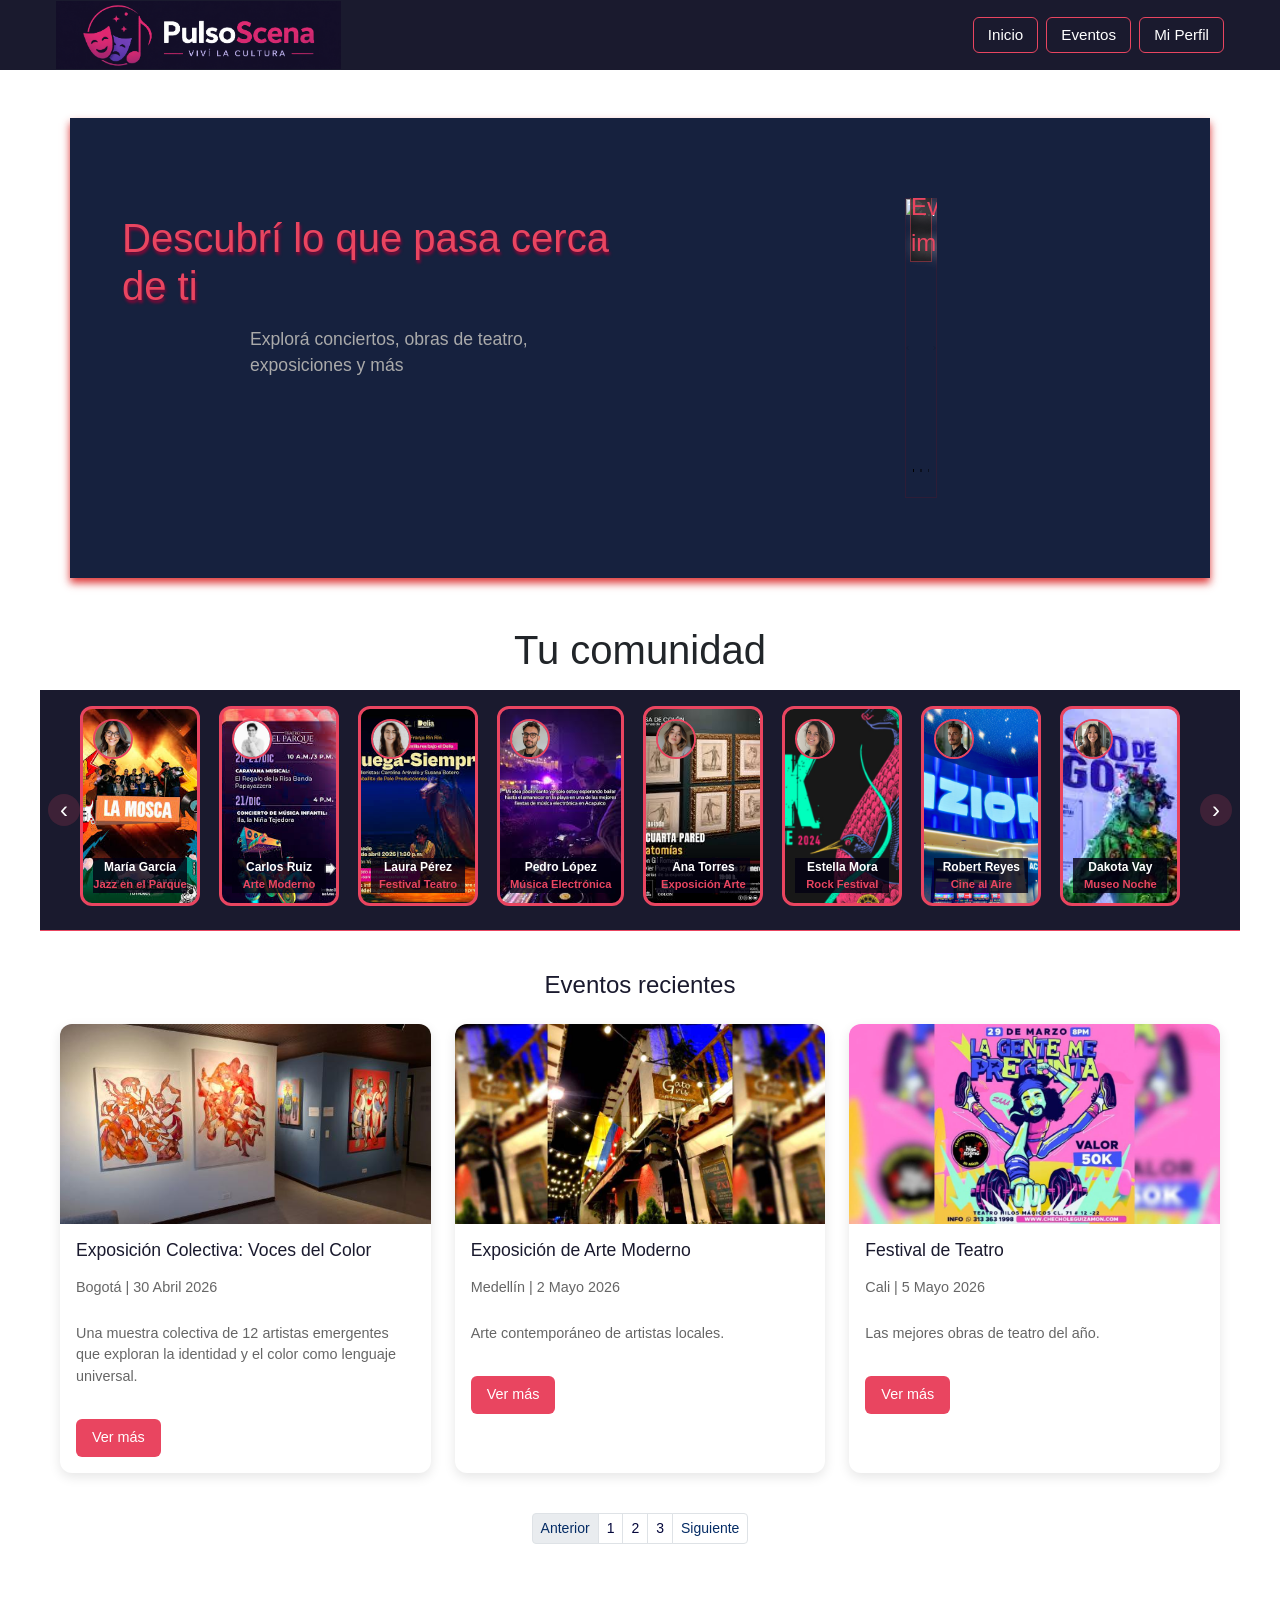
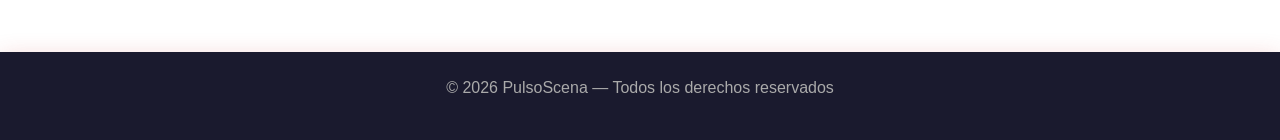
==== index.html @ 251c5470 "proyecto final funcionando" ====
<!DOCTYPE html>
<html lang="es">
<head>
    <meta charset="UTF-8">
    <meta name="viewport" content="width=device-width, initial-scale=1.0">
    <link href="https://cdn.jsdelivr.net/npm/bootstrap@5.3.8/dist/css/bootstrap.min.css" rel="stylesheet" 
     integrity="sha384-sRIl4kxILFvY47J16cr9ZwB07vP4J8+LH7qKQnuqkuIAvNWLzeN8tE5YBujZqJLB" crossorigin="anonymous">
    <link rel="stylesheet" href="styles.css">
    <title>PulsoScena - Inicio</title>
</head>
<body>

    <!-- Navbar con hamburguesa -->
    <nav class="navbar navbar-expand-lg" id="navbar-principal">
        <div class="container-fluid px-4">
            <a class="navbar-brand d-flex align-items-center" href="index.html">
    <img src="assets/logo.png" class="logo-navbar" alt="logo">
</a>
            <button class="navbar-toggler " type="button" 
                data-bs-toggle="collapse" 
                data-bs-target="#menuNav">
                <span class="navbar-toggler-icon "></span>
            </button>
            <div class="collapse navbar-collapse" id="menuNav">
                <ul class="navbar-nav ms-auto">
                    <li class="nav-item">
                        <a class="nav-link" href="index.html">Inicio</a>
                    </li>
                    <li class="nav-item">
                        <a class="nav-link" href="publicaciones.html">Eventos</a>
                    </li>
                    <li class="nav-item">
                        <a class="nav-link" href="perfil.html">Mi Perfil</a>
                    </li>
                </ul>
            </div>
        </div>
    </nav>

 <!-- Hero seccion -->
<section class="hero container my-5">
  <div class="row align-items-center">
    <!-- Columna izquierda: título y texto -->
    <div class="col-md-6">
      <h2 class="text-start mb-3">Descubrí lo que pasa cerca de ti</h2>
      <p class="text-start mb-4">Explorá conciertos, obras de teatro, exposiciones y más</p>
    </div>

    <!-- Columna derecha: carrusel -->
    <div class="col-md-6 d-flex justify-content-center">
      <div id="carouselExampleDark" class="carousel carousel-dark slide" data-bs-ride="carousel" style="max-width: 400px;">
        
        <!-- Indicadores -->
        <div class="carousel-indicators">
          <button type="button" data-bs-target="#carouselExampleDark" data-bs-slide-to="0" class="active" aria-current="true" aria-label="Slide 1"></button>
          <button type="button" data-bs-target="#carouselExampleDark" data-bs-slide-to="1" aria-label="Slide 2"></button>
          <button type="button" data-bs-target="#carouselExampleDark" data-bs-slide-to="2" aria-label="Slide 3"></button>
        </div>

        <!-- Slides -->
        <div class="carousel-inner">
  <div class="carousel-item active" data-bs-interval="2000">
    <img src="assets/evento.jpg" class="d-block w-100" alt="...">
    <div class="carousel-caption d-none d-md-block">
      <p>Eventos imperdibles</p>
    </div>
  </div>
  <div class="carousel-item" data-bs-interval="2000">
    <img src="assets/evento2.jpg" class="d-block w-100" alt="...">
    <div class="carousel-caption d-none d-md-block">
      <p>Explora tu ciudad</p>
    </div>
  </div>
  <div class="carousel-item">
    <img src="assets/evento1.jpg" class="d-block w-100" alt="...">
    <div class="carousel-caption d-none d-md-block">
      <p class="mb-4 blockquote-foote">Exposiciones únicas</p>
    </div>
  </div>
</div>


        <!-- Controles -->
        <button class="carousel-control-prev" type="button" data-bs-target="#carouselExampleDark" data-bs-slide="prev">
          <span class="carousel-control-prev-icon" aria-hidden="true"></span>
          <span class="visually-hidden">Previous</span>
        </button>
        <button class="carousel-control-next" type="button" data-bs-target="#carouselExampleDark" data-bs-slide="next">
          <span class="carousel-control-next-icon" aria-hidden="true"></span>
          <span class="visually-hidden">Next</span>
        </button>
      </div>
    </div>
  </div>
</section>

         <!-- Historias Destacadas -->
 <h1 class="text-center mb-3">Tu comunidad</h1>
   <div class="stories-container">

   

    <button class="story-arrow story-arrow-left" id="arrowLeft">&#8249;</button>

    <div class="stories-scroll" id="storiesScroll">

        <div class="story-card" style="background-image: url('assets/eventos/1.jpg'); background-size: cover; background-position: center;">
            <img src="assets/perfiles/2.jpg" class="story-avatar" alt="usuario">
            <div class="story-info">
                <p class="story-nombre">María García</p>
                <p class="story-evento"> Jazz en el Parque</p>
            </div>
        </div>

        <div class="story-card" style="background-image: url('assets/eventos/2.jpg'); background-size: cover; background-position: center;">
            <img src="assets/perfiles/1.jpg" class="story-avatar" alt="usuario">
            <div class="story-info">
                <p class="story-nombre">Carlos Ruiz</p>
                <p class="story-evento"> Arte Moderno</p>
            </div>
        </div>

        <div class="story-card" style="background-image: url('assets/eventos/3.jpg'); background-size: cover; background-position: center;">
            <img src="assets/perfiles/3.jpeg" class="story-avatar" alt="usuario">
            <div class="story-info">
                <p class="story-nombre">Laura Pérez</p>
                <p class="story-evento"> Festival Teatro</p>
            </div>
        </div>

        <div class="story-card" style="background-image: url('assets/eventos/4.jpg'); background-size: cover; background-position: center;">
            <img src="assets/perfiles/4.avif" class="story-avatar" alt="usuario">
            <div class="story-info">
                <p class="story-nombre">Pedro López</p>
                <p class="story-evento"> Música Electrónica</p>
            </div>
        </div>

        <div class="story-card" style="background-image: url('assets/eventos/5.jpg'); background-size: cover; background-position: center;">
            <img src="assets/perfiles/5.jpg" class="story-avatar" alt="usuario">
            <div class="story-info">
                <p class="story-nombre">Ana Torres</p>
                <p class="story-evento"> Exposición Arte</p>
            </div>
        </div>

        <div class="story-card" style="background-image: url('assets/eventos/6.png'); background-size: cover; background-position: center;">
            <img src="assets/perfiles/6.jpg" class="story-avatar" alt="usuario">
            <div class="story-info">
                <p class="story-nombre">Estella Mora</p>
                <p class="story-evento"> Rock Festival</p>
            </div>
        </div>

        <div class="story-card" style="background-image: url('assets/eventos/7.png'); background-size: cover; background-position: center;">
            <img src="assets/perfiles/7.avif" class="story-avatar" alt="usuario">
            <div class="story-info">
                <p class="story-nombre">Robert Reyes</p>
                <p class="story-evento"> Cine al Aire</p>
            </div>
        </div>

        <div class="story-card" style="background-image: url('assets/eventos/8.jpg'); background-size: cover; background-position: center;">
            <img src="assets/perfiles/8.avif" class="story-avatar" alt="usuario">
            <div class="story-info">
                <p class="story-nombre">Dakota Vay</p>
                <p class="story-evento"> Museo Noche</p>
            </div>
        </div>

    </div>

    <button class="story-arrow story-arrow-right" id="arrowRight">&#8250;</button>

</div>




    <!-- Feed de eventos -->
     
    <main>
        <h3 class="text-center">Eventos recientes</h3>

        <div class="eventos-grid"> 
            <article>
                <img src="assets/arte.jpeg" alt="Concierto Jazz">
                <h4>Exposición Colectiva: Voces del Color</h4>
                <p> Bogotá | 30 Abril 2026</p>
                <p> Una muestra colectiva de 12 artistas emergentes que exploran 
                la identidad y el color como lenguaje universal.</p>
                <a href="publicaciones.html">Ver más</a>
            </article>

            <article>
                <img src="assets/vivo.jpg" alt="Exposición Arte">
                <h4>Exposición de Arte Moderno</h4>
                <p> Medellín |  2 Mayo 2026</p>
                <p>Arte contemporáneo de artistas locales.</p>
                <a href="publicaciones.html">Ver más</a>
            </article>

            <article>
                <img src="assets/teatro.jpg" alt="Festival Teatro">
                <h4>Festival de Teatro</h4>
                <p> Cali |  5 Mayo 2026</p>
                <p>Las mejores obras de teatro del año.</p>
                <a href="publicaciones.html">Ver más</a>
            </article>

        </div>

        
    </main>

    <div >
  <ul class="pagination pagination-sm justify-content-center ">
    <li class="page-item disabled mb-5 ">
      <a class="page-link text-primary-emphasis">Anterior</a>
    </li>
    <li class="page-item "><a class="page-link" href="#">1</a></li>
    <li class="page-item"><a class="page-link" href="#">2</a></li>
    <li class="page-item"><a class="page-link" href="#">3</a></li>
    <li class="page-item">
      <a class="page-link text-primary-emphasis" href="#">Siguiente</a>
    </li>
  </ul>
  </div>

    <footer>
        <p>© 2026 PulsoScena — Todos los derechos reservados</p>
    </footer>

    <script src="script.js"></script>
    <script src="https://cdn.jsdelivr.net/npm/bootstrap@5.3.8/dist/js/bootstrap.bundle.min.js" integrity="sha384-FKyoEForCGlyvwx9Hj09JcYn3nv7wiPVlz7YYwJrWVcXK/BmnVDxM+D2scQbITxI" crossorigin="anonymous"></script>
</body>
</html>
---- styles.css ----
/*  Reset general */
* {
    margin: 0;
    padding: 0;
    box-sizing: border-box;
}

body {
    font-family: 'Segoe UI', sans-serif;
}

/* Login */
.login-body {
    background-color: #1a1a2e;
    min-height: 100vh;
    display: flex;
    align-items: center;
    justify-content: center;
}

.login-container {
    background-color: #ffffff;
    padding: 40px;
    border-radius: 12px;
    width: 100%;
    max-width: 400px;
    box-shadow: 0 8px 24px rgba(206, 54, 54, 0.3);
}

.login-container h1 {
    text-align: center;
    color: #e94560;
    font-size: 2rem;
    margin-bottom: 8px;
}

.login-container p {
    text-align: center;
    color: #666;
    margin-bottom: 24px;
}

.login-container label {
    display: block;
    margin-bottom: 6px;
    font-weight: 600;
    color: #333;
}

.login-container input {
    width: 100%;
    padding: 10px 14px;
    border: 1px solid #7b6bce;
    border-radius: 8px;
    margin-bottom: 16px;
    font-size: 1rem;
}

.login-container input:focus {
    outline: none;
    border-color: #e94560;
}

.login-container button {
    width: 100%;
    padding: 12px;
    background-color: #e94560;
    color: white;
    border: none;
    border-radius: 8px;
    font-size: 1rem;
    font-weight: 600;
    cursor: pointer;
}

.login-container button:hover {
    background-color: #c73652;
}

.error-msg {
    color: #e94560;
    font-size: 0.9rem;
    margin-top: 6px;
    margin-bottom: 0;
}



/*  Navbar */

.logo-navbar {
    height: 98px;   /* controla el tamaño real */
    width: 70%;
    object-fit: contain;
}

.navbar-toggler{
    color: #0d0d31;
    background-color: #ffffff;
    margin-bottom: 0.5rem;
}
#navbar-principal {
    background-color: #1a1a2e;
    padding: 16px 32px;
    height: 70px;
}
#navbar-principal .container-fluid {
    height: 100%;
    display: flex;
    align-items: center;
}

#navbar-principal .nav-link {
    color: #ffffff !important;
    font-size: 0.95rem;
    padding: 6px 14px;
    border: 1px solid #e94560;
    border-radius: 6px;
    margin-left: 8px;
    transition: all 0.3s;
}

#navbar-principal .nav-link:hover {
    background-color: #e94560;
}

/* ===== HERO ===== */
.hero {
    background-color: #16213e;
    color: white;
    text-align: center;
    padding: 80px 20px;
    box-shadow: 0 5px 8px rgba(214, 12, 12, 0.815);
}

.hero h2 {
    font-size: 2.5rem;
    margin-bottom: 12px;
    color: #e94560;
}

.hero p {
    font-size: 1.1rem;
    color: #aaa;
}

/* ===== FEED DE EVENTOS ===== */
main {
    max-width: 1200px;
    margin: 40px auto;
    padding: 0 20px;
}

main h3 {
    font-size: 1.5rem;
    margin-bottom: 24px;
    color: #1a1a2e;
}

.eventos-grid {
    display: grid;
    grid-template-columns: repeat(3, 1fr);
    gap: 24px;
}

/* Aplica a todas las imágenes dentro del carrusel */
/* Sombra al título y párrafo dentro del carrusel */
.hero h2 {
  text-shadow: 1px 3px 3px rgb(133, 7, 55);
}


.carousel-caption p {
  font-size: 1.5rem;
  color: #e94560;
  text-shadow: 2px 2px 15px rgba(245, 239, 239, 0.877); /* sombra para que se lea sobre la foto */
  left: -160px;
  top: -180px;
  background-color: #181717e0;
  width: 100%;
  border: 1px solid #e945606c;
}



.carousel-inner img {
  width: 100%;        /* ocupa todo el ancho del contenedor */
  height: 300px;      /* altura fija para todas las imágenes */
  object-fit: cover;  /* recorta la imagen manteniendo proporción */
   
   border: 1px solid rgba(255, 0, 0, 0.103);
}
.hero h2 {
  position: relative;
  margin-left: 2rem; /* mueve el título 20px hacia la izquierda */
  margin-top: -5rem;
}
.hero p {
  position: relative;
  margin-left: 10rem; /* mueve el título 20px hacia la izquierda */
}


/*  Tarjetas */
article {
    background-color: #fff;
    border-radius: 12px;
    box-shadow: 0 4px 12px rgba(0,0,0,0.1);
    overflow: hidden;
    transition: transform 0.3s;
}

article:hover {
    transform: translateY(-4px);
}

article img {
    width: 100%;
    height: 200px;
    object-fit: cover;
}

article h4 {
    padding: 16px 16px 4px;
    font-size: 1.1rem;
    color: #1a1a2e;
}

article p {
    padding: 4px 16px;
    color: #666;
    font-size: 0.9rem;
}

article a {
    display: inline-block;
    margin: 12px 16px 16px;
    padding: 8px 16px;
    background-color: #e94560;
    color: white;
    border-radius: 6px;
    text-decoration: none;
    font-size: 0.9rem;
    transition: background-color 0.3s;
}

article a:hover {
    background-color: #c73652;
}


/* ===== PERFIL ===== */
.perfil-header {
    background-color: #16213e;
    color: white;
}

.perfil-header p {
    color: #aaa;
}

.perfil-foto {
    width: 150px;
    height: 150px;
    border-radius: 50%;
    border: 2px solid #e94560;
    object-fit: cover;
    align-items: center;
    
}

/* ===== ESTADÍSTICAS ===== */
.stat-card {
    background-color: #8128283d;
    border-radius: 12px;
    padding: 20px;
    box-shadow: 0 4px 12px rgba(0,0,0,0.1);
}

.stat-card strong {
    font-size: 2rem;
    color: #e94560;
    display: block;
}

.stat-card p {
    color: #666;
    margin: 0;
    font-size: 0.9rem;
}

.pagination .page-link {
  color: #04073b; /* cambia el color del texto */
}




/* Footer */
footer {
    background-color: #1a1a2e;
    color: #aaa;
    text-align: center;
    padding: 24px;
    margin-top: 60px;
    box-shadow: 0 8px 24px rgba(206, 54, 54, 0.3);
}


/*publicaciones*/
.story-info{
    background-color: rgba(3, 0, 19, 0.788);
    text-align: center;
}

.container-publicaciones{
    padding: 2rem;
    background-color: #1a1a2e96;
    border-radius: 1%;
    
    
}

.container-publicaciones .card-body h3{
    background-color: #1a1a2ee7;
    color: white;
    padding: 10px;
    border: 1px solid #e94560;
    
    
}
.container-publicaciones .card-body p{
    background-color: #1a1a2e31;
    width: 90%;
    margin-left: 1.5rem;
    border: 1px solid #1a1a2e31;
      
}

/* mejora el btn-like */
.btn-like {
    background-color: #e945605e;
    border: 2px solid #e7dbddcc;
    color: #180000;
    border-radius: 6px;
    padding: 6px 12px;
    cursor: pointer;
    transition: all 0.3s;
}

.btn-like:hover {
    background-color: #e94560;
    color: white;
}

/* estilo para el input de comentario */
.input-comentario {
    width: 70%;
    padding: 6px 10px;
    border: 1px solid #e94560;
    border-radius: 6px;
    margin-right: 8px;
}

/* estilo para el botón agregar comentario */
.btn-comentario {
    background-color: #e94560;
    color: white;
    border: none;
    border-radius: 6px;
    padding: 6px 12px;
    cursor: pointer;
    transition: all 0.3s;
}

.btn-comentario:hover {
    background-color: #c73652;
}


/* ===== STORIES ===== */
.stories-container {
    background-color: #1a1a2e;
    padding: 16px 40px;
    border-bottom: 1px solid #e94560;
    max-width: 1200px;
    margin: 0 auto;
}

.stories-scroll {
    display: flex;
    gap: 19px;
    overflow-x: auto;
    padding-bottom: 8px;
    scrollbar-width: none;
    margin-left: 0;
}

.stories-scroll::-webkit-scrollbar {
    display: none;
}

.story-card {
    position: relative;
    min-width: 120px;
    height: 200px;
    border-radius: 12px;
    overflow: hidden;
    cursor: pointer;
    flex-shrink: 0;
    border: 3px solid #e94560;
    transition: transform 0.3s;
    display: flex;
    flex-direction: column;
    justify-content: space-between;
    padding: 10px;
}

.story-card:hover {
    transform: scale(1.05);
}

.story-avatar {
    width: 40px;
    height: 40px;
    border-radius: 50%;
    border: 2px solid #e94560;
}

.story-info {
    margin-top: auto;
}

.story-nombre {
    color: white;
    font-size: 0.75rem;
    margin: 0;
    font-weight: 600;
}

.story-evento {
    color: #e94560;
    font-size: 0.7rem;
    margin: 0;
    font-weight: 600;
}

.story-arrow {
    display: none; /* oculto en pantalla grande */
    position: absolute;
    top: 50%;
    transform: translateY(-50%);
    background-color: #e945602c;
    color: white;
    border: none;
    border-radius: 50%;
    width: 32px;
    height: 32px;
    font-size: 1.5rem;
    cursor: pointer;
    z-index: 10;
}

.story-arrow-left { left: 8px; }
.story-arrow-right { right: 8px; }

/* solo aparecen en móvil */
@media (max-width: 1981px) {
    .story-arrow {
        display: flex;
        align-items: center;
        justify-content: center;
        
    }
    .stories-container {
        position: relative;
        
    }
}
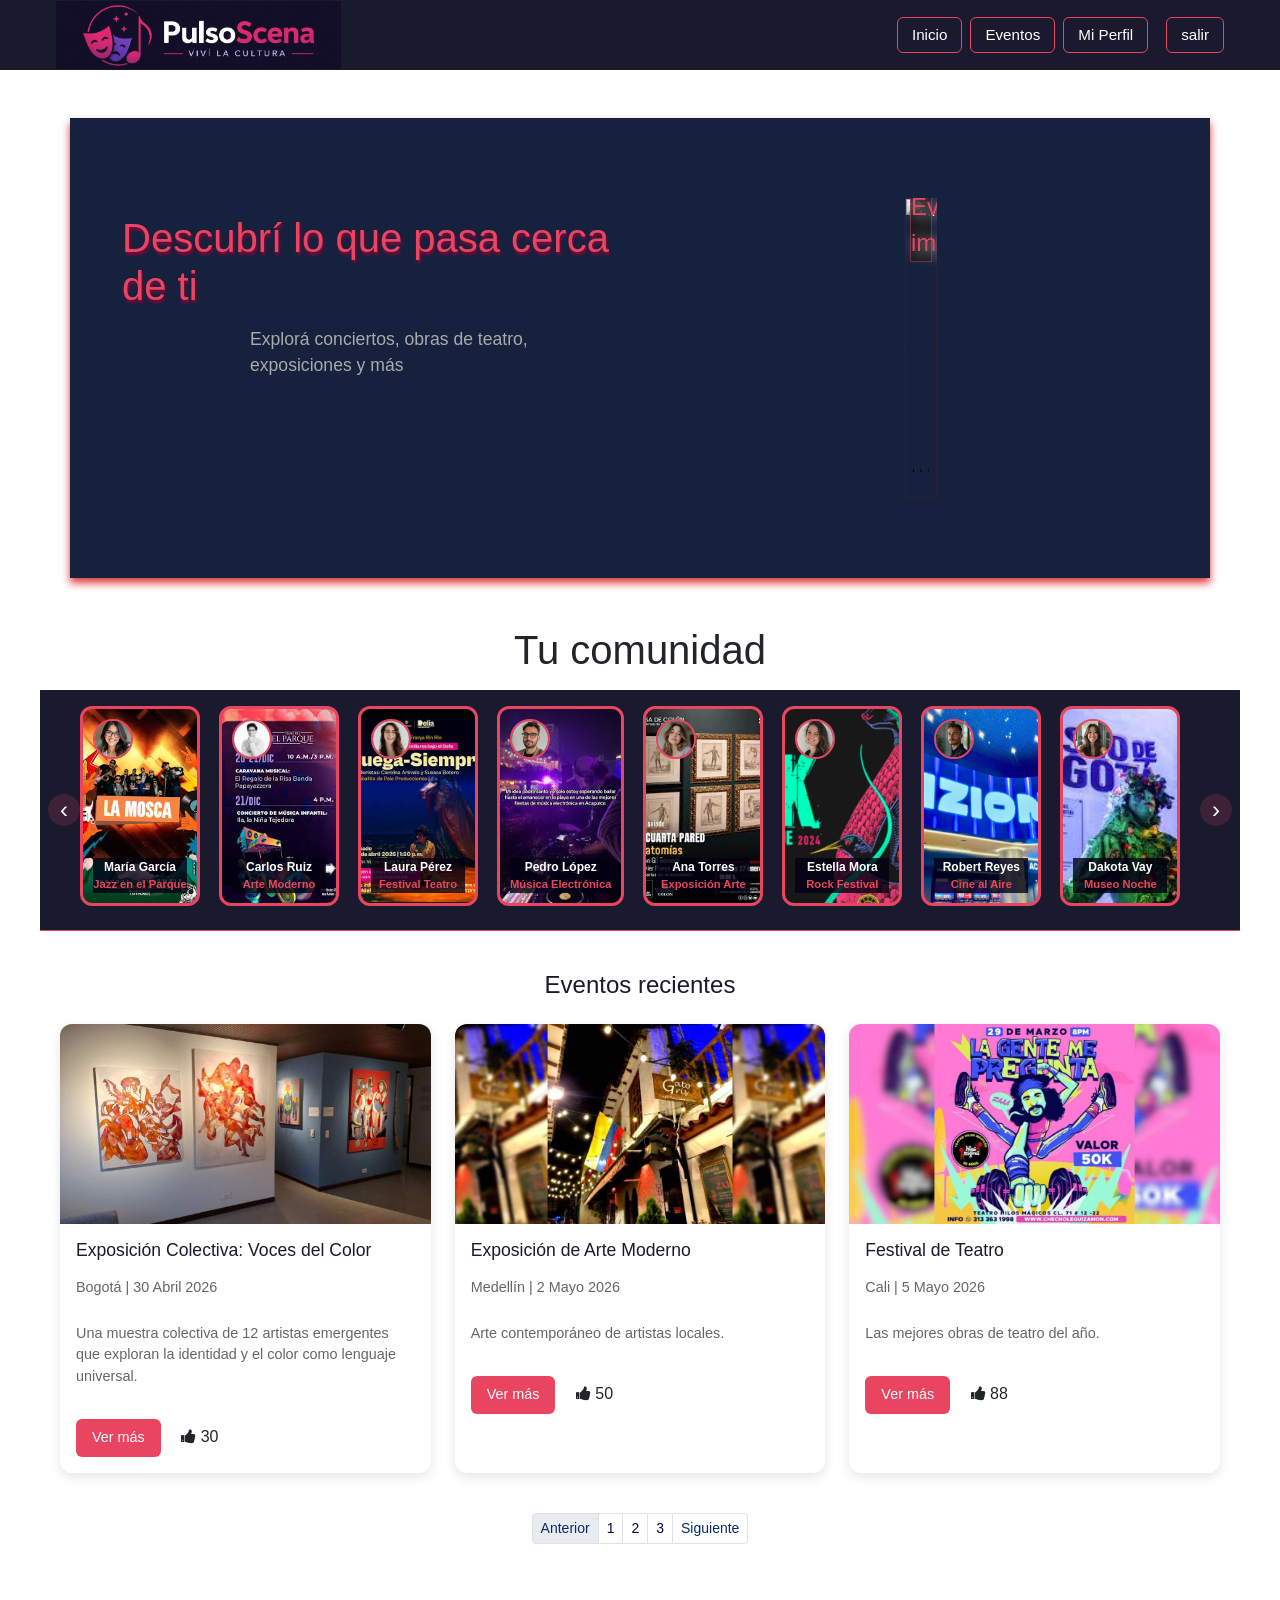
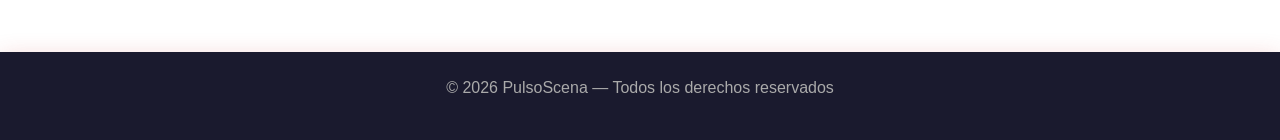
==== commit f50efa68: "cambios btn likes" ====
--- a/index.html
+++ b/index.html
@@ -5,6 +5,7 @@
     <meta name="viewport" content="width=device-width, initial-scale=1.0">
     <link href="https://cdn.jsdelivr.net/npm/bootstrap@5.3.8/dist/css/bootstrap.min.css" rel="stylesheet" 
      integrity="sha384-sRIl4kxILFvY47J16cr9ZwB07vP4J8+LH7qKQnuqkuIAvNWLzeN8tE5YBujZqJLB" crossorigin="anonymous">
+     <link rel="stylesheet" href="https://cdnjs.cloudflare.com/ajax/libs/font-awesome/4.7.0/css/font-awesome.min.css">
     <link rel="stylesheet" href="styles.css">
     <title>PulsoScena - Inicio</title>
 </head>
@@ -32,6 +33,9 @@
                     <li class="nav-item">
                         <a class="nav-link" href="perfil.html">Mi Perfil</a>
                     </li>
+                     <li class="nav-item " style="margin-left: 10px;">
+                        <a class="nav-link"  id="cerrar" >salir</a>
+                    </li>
                 </ul>
             </div>
         </div>
@@ -190,6 +194,9 @@
                 <p> Una muestra colectiva de 12 artistas emergentes que exploran 
                 la identidad y el color como lenguaje universal.</p>
                 <a href="publicaciones.html">Ver más</a>
+                <i class="likes fa fa-thumbs-up"></i>
+                <span class="contadorLik">30</span>
+                
             </article>
 
             <article>
@@ -198,6 +205,8 @@
                 <p> Medellín |  2 Mayo 2026</p>
                 <p>Arte contemporáneo de artistas locales.</p>
                 <a href="publicaciones.html">Ver más</a>
+                <i class=" likes fa fa-thumbs-up"></i>
+                <span class="contadorLik">50</span>
             </article>
 
             <article>
@@ -206,6 +215,8 @@
                 <p> Cali |  5 Mayo 2026</p>
                 <p>Las mejores obras de teatro del año.</p>
                 <a href="publicaciones.html">Ver más</a>
+                <i class=" likes fa fa-thumbs-up"></i>
+                <span class="contadorLik">88</span>
             </article>
 
         </div>
--- a/styles.css
+++ b/styles.css
@@ -84,12 +84,25 @@
     margin-bottom: 0;
 }
 
+.logo-login {
+    max-height: 120px;   
+    max-width: 100%;
+    object-fit: contain;
+    filter: drop-shadow(0 4px 12px rgba(233, 69, 96, 0.5));
+    transition: transform 0.3s;
+    display: block;
+    margin: 0 auto 10px auto;
+}
+
+.logo-login:hover {
+    transform: scale(1.05);
+}
 
 
 /*  Navbar */
 
 .logo-navbar {
-    height: 98px;   /* controla el tamaño real */
+    height: 98px;   
     width: 70%;
     object-fit: contain;
 }
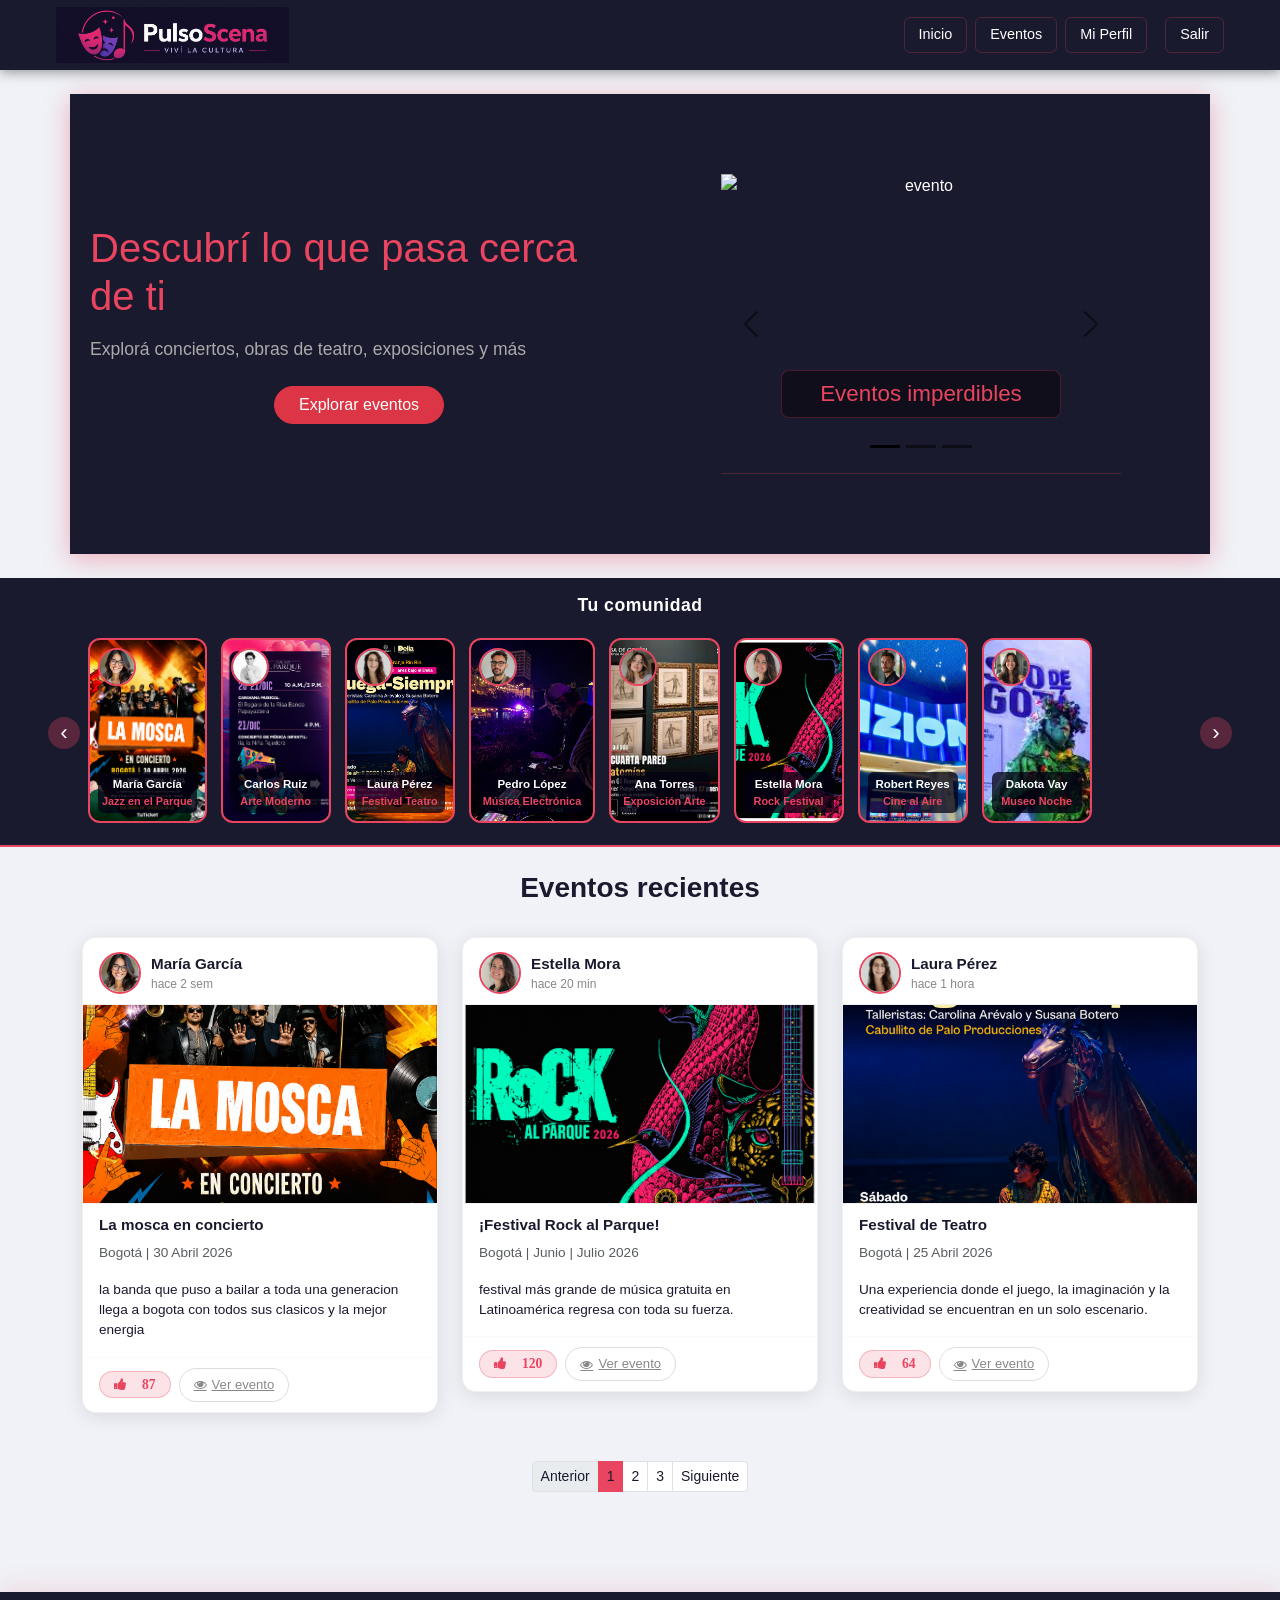
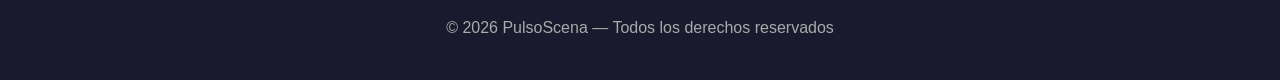
==== commit 4e20abab: "cambios de cards y botones" ====
--- a/index.html
+++ b/index.html
@@ -5,244 +5,229 @@
     <meta name="viewport" content="width=device-width, initial-scale=1.0">
     <link href="https://cdn.jsdelivr.net/npm/bootstrap@5.3.8/dist/css/bootstrap.min.css" rel="stylesheet" 
      integrity="sha384-sRIl4kxILFvY47J16cr9ZwB07vP4J8+LH7qKQnuqkuIAvNWLzeN8tE5YBujZqJLB" crossorigin="anonymous">
-     <link rel="stylesheet" href="https://cdnjs.cloudflare.com/ajax/libs/font-awesome/4.7.0/css/font-awesome.min.css">
+    <link rel="stylesheet" href="https://cdnjs.cloudflare.com/ajax/libs/font-awesome/4.7.0/css/font-awesome.min.css">
     <link rel="stylesheet" href="styles.css">
     <title>PulsoScena - Inicio</title>
 </head>
 <body>
 
-    <!-- Navbar con hamburguesa -->
-    <nav class="navbar navbar-expand-lg" id="navbar-principal">
-        <div class="container-fluid px-4">
-            <a class="navbar-brand d-flex align-items-center" href="index.html">
-    <img src="assets/logo.png" class="logo-navbar" alt="logo">
-</a>
-            <button class="navbar-toggler " type="button" 
-                data-bs-toggle="collapse" 
-                data-bs-target="#menuNav">
-                <span class="navbar-toggler-icon "></span>
-            </button>
-            <div class="collapse navbar-collapse" id="menuNav">
-                <ul class="navbar-nav ms-auto">
-                    <li class="nav-item">
-                        <a class="nav-link" href="index.html">Inicio</a>
-                    </li>
-                    <li class="nav-item">
-                        <a class="nav-link" href="publicaciones.html">Eventos</a>
-                    </li>
-                    <li class="nav-item">
-                        <a class="nav-link" href="perfil.html">Mi Perfil</a>
-                    </li>
-                     <li class="nav-item " style="margin-left: 10px;">
-                        <a class="nav-link"  id="cerrar" >salir</a>
-                    </li>
-                </ul>
-            </div>
-        </div>
+<!-- NAVBAR -->
+<nav class="navbar navbar-expand-lg sticky-top" id="navbar-principal">
+    <div class="container-fluid px-4">
+        <a class="navbar-brand d-flex align-items-center" href="index.html">
+            <img src="assets/logo.png" class="logo-navbar" alt="logo">
+        </a>
+        <button class="navbar-toggler" type="button"
+            data-bs-toggle="collapse" data-bs-target="#menuNav">
+            <span class="navbar-toggler-icon"></span>
+        </button>
+        <div class="collapse navbar-collapse" id="menuNav">
+            <ul class="navbar-nav ms-auto">
+                <li class="nav-item"><a class="nav-link" href="index.html">Inicio</a></li>
+                <li class="nav-item"><a class="nav-link" href="publicaciones.html">Eventos</a></li>
+                <li class="nav-item"><a class="nav-link" href="perfil.html">Mi Perfil</a></li>
+                <li class="nav-item" style="margin-left:10px;">
+                    <a class="nav-link" id="cerrar" href="#">Salir</a>
+                </li>
+            </ul>
+        </div>
+    </div>
+</nav>
+
+<!-- HERO -->
+<section class="hero container my-4">
+    <div class="row align-items-center">
+        <div class="col-md-6">
+            <h2 class="text-start mb-3">Descubrí lo que pasa cerca de ti</h2>
+            <p class="text-start mb-4">Explorá conciertos, obras de teatro, exposiciones y más</p>
+            <a href="publicaciones.html" class="btn btn-danger rounded-pill px-4">Explorar eventos</a>
+        </div>
+        <div class="col-md-6 d-flex justify-content-center">
+            <div id="carouselExampleDark" class="carousel carousel-dark slide" data-bs-ride="carousel" style="max-width:400px;width:100%;">
+                <div class="carousel-indicators">
+                    <button type="button" data-bs-target="#carouselExampleDark" data-bs-slide-to="0" class="active"></button>
+                    <button type="button" data-bs-target="#carouselExampleDark" data-bs-slide-to="1"></button>
+                    <button type="button" data-bs-target="#carouselExampleDark" data-bs-slide-to="2"></button>
+                </div>
+                <div class="carousel-inner">
+                    <div class="carousel-item active" data-bs-interval="2000">
+                        <img src="assets/evento.jpg" class="d-block w-100" alt="evento">
+                        <div class="carousel-caption d-none d-md-block">
+                            <p>Eventos imperdibles</p>
+                        </div>
+                    </div>
+                    <div class="carousel-item" data-bs-interval="2000">
+                        <img src="assets/evento2.jpg" class="d-block w-100" alt="evento">
+                        <div class="carousel-caption d-none d-md-block">
+                            <p>Explorá tu ciudad</p>
+                        </div>
+                    </div>
+                    <div class="carousel-item">
+                        <img src="assets/evento1.jpg" class="d-block w-100" alt="evento">
+                        <div class="carousel-caption d-none d-md-block">
+                            <p>Exposiciones únicas</p>
+                        </div>
+                    </div>
+                </div>
+                <button class="carousel-control-prev" type="button" data-bs-target="#carouselExampleDark" data-bs-slide="prev">
+                    <span class="carousel-control-prev-icon"></span>
+                </button>
+                <button class="carousel-control-next" type="button" data-bs-target="#carouselExampleDark" data-bs-slide="next">
+                    <span class="carousel-control-next-icon"></span>
+                </button>
+            </div>
+        </div>
+    </div>
+</section>
+
+<!-- STORIES -->
+<div class="stories-wrapper">
+    <p class="stories-titulo">Tu comunidad</p>
+    <div class="stories-container">
+        <button class="story-arrow story-arrow-left" id="arrowLeft">&#8249;</button>
+        <div class="stories-scroll" id="storiesScroll">
+            <div class="story-card" style="background-image:url('assets/eventos/1.png');background-size:cover;background-position:center">
+                <img src="assets/perfiles/2.jpg" class="story-avatar" alt="María García">
+                <div class="story-info"><p class="story-nombre">María García</p><p class="story-evento">Jazz en el Parque</p></div>
+            </div>
+            <div class="story-card" style="background-image:url('assets/eventos/2.png');background-size:cover;background-position:center">
+                <img src="assets/perfiles/1.jpg" class="story-avatar" alt="Carlos Ruiz">
+                <div class="story-info"><p class="story-nombre">Carlos Ruiz</p><p class="story-evento">Arte Moderno</p></div>
+            </div>
+            <div class="story-card" style="background-image:url('assets/eventos/3.png');background-size:cover;background-position:center">
+                <img src="assets/perfiles/3.jpeg" class="story-avatar" alt="Laura Pérez">
+                <div class="story-info"><p class="story-nombre">Laura Pérez</p><p class="story-evento">Festival Teatro</p></div>
+            </div>
+            <div class="story-card" style="background-image:url('assets/eventos/4.png');background-size:cover;background-position:center">
+                <img src="assets/perfiles/4.avif" class="story-avatar" alt="Pedro López">
+                <div class="story-info"><p class="story-nombre">Pedro López</p><p class="story-evento">Música Electrónica</p></div>
+            </div>
+            <div class="story-card" style="background-image:url('assets/eventos/5.jpg');background-size:cover;background-position:center">
+                <img src="assets/perfiles/5.jpg" class="story-avatar" alt="Ana Torres">
+                <div class="story-info"><p class="story-nombre">Ana Torres</p><p class="story-evento">Exposición Arte</p></div>
+            </div>
+            <div class="story-card" style="background-image:url('assets/eventos/6.png');background-size:cover;background-position:center">
+                <img src="assets/perfiles/6.jpg" class="story-avatar" alt="Estella Mora">
+                <div class="story-info"><p class="story-nombre">Estella Mora</p><p class="story-evento">Rock Festival</p></div>
+            </div>
+            <div class="story-card" style="background-image:url('assets/eventos/7.png');background-size:cover;background-position:center">
+                <img src="assets/perfiles/7.avif" class="story-avatar" alt="Robert Reyes">
+                <div class="story-info"><p class="story-nombre">Robert Reyes</p><p class="story-evento">Cine al Aire</p></div>
+            </div>
+            <div class="story-card" style="background-image:url('assets/eventos/8.jpg');background-size:cover;background-position:center">
+                <img src="assets/perfiles/8.avif" class="story-avatar" alt="Dakota Vay">
+                <div class="story-info"><p class="story-nombre">Dakota Vay</p><p class="story-evento">Museo Noche</p></div>
+            </div>
+        </div>
+        <button class="story-arrow story-arrow-right" id="arrowRight">&#8250;</button>
+    </div>
+</div>
+
+<!-- FEED ESTILO RED SOCIAL -->
+<main class="container py-4">
+    <h3 class="text-center mb-4 fw-bold">Eventos recientes</h3>
+
+    <div class="row g-4 justify-content-center">
+
+        <!-- POST 1 -->
+        <div class="col-12 col-md-6 col-lg-4">
+            <article class="post-card">
+                <div class="post-header">
+                    <img src="assets/perfiles/2.jpg" class="Fperfil" alt="María García">
+                    <div class="post-header-info">
+                        <p class="nombre">María García</p>
+                        <p class="tiempo">hace 2 sem</p>
+                    </div>
+                </div>
+                <img src="assets/eventos/1.png" class="post-img" alt="Exposición Arte">
+                <div class="post-texto">
+                    La mosca en concierto
+                </div>
+                <p class="px-3 text-muted" style="font-size:0.85rem;">Bogotá | 30 Abril 2026</p>
+                <p class="px-3" style="font-size:0.85rem;">la banda que puso a bailar a toda una generacion llega a bogota con todos sus clasicos y la mejor energia</p>
+                <hr class="separador">
+                <div class="post-acciones">
+                    <button class="likes1 fa fa-thumbs-up">&nbsp;<span class="num-likes">87</span></button>
+                    <a href="publicaciones.html" class="btn-ver-comentarios">
+                        <i class="fa fa-eye"></i> Ver evento
+                    </a>
+                </div>
+            </article>
+        </div>
+
+        <!-- POST 2 -->
+        <div class="col-12 col-md-6 col-lg-4">
+            <article class="post-card">
+                <div class="post-header">
+                    <img src="assets/perfiles/6.jpg" class="Fperfil" alt="Estella Mora">
+                    <div class="post-header-info">
+                        <p class="nombre">Estella Mora</p>
+                        <p class="tiempo">hace 20 min</p>
+                    </div>
+                </div>
+                <img src="assets/eventos/6.png" class="post-img" alt="Arte Moderno">
+                <div class="post-texto">
+                     ¡Festival Rock al Parque!
+                </div>
+                <p class="px-3 text-muted" style="font-size:0.85rem;">Bogotá | Junio | Julio 2026</p>
+                <p class="px-3" style="font-size:0.85rem;">festival más grande de música gratuita en Latinoamérica regresa con toda su fuerza.</p>
+                <hr class="separador">
+                <div class="post-acciones">
+                    <button class="likes1 fa fa-thumbs-up">&nbsp;<span class="num-likes">120</span></button>
+                    <a href="publicaciones.html" class="btn-ver-comentarios">
+                        <i class="fa fa-eye"></i> Ver evento
+                    </a>
+                </div>
+            </article>
+        </div>
+
+        <!-- POST 3 -->
+        <div class="col-12 col-md-6 col-lg-4">
+            <article class="post-card">
+                <div class="post-header">
+                    <img src="assets/perfiles/3.jpeg" class="Fperfil" alt="Laura Pérez">
+                    <div class="post-header-info">
+                        <p class="nombre">Laura Pérez</p>
+                        <p class="tiempo">hace 1 hora</p>
+                    </div>
+                </div>
+                <img src="assets/eventos/3.png" class="post-img" alt="Festival Teatro">
+                <div class="post-texto">
+                    Festival de Teatro
+                </div>
+                <p class="px-3 text-muted" style="font-size:0.85rem;">Bogotá  | 25 Abril 2026</p>
+                <p class="px-3" style="font-size:0.85rem;">Una experiencia donde el juego, la imaginación y la creatividad se encuentran en un solo escenario.</p>
+                <hr class="separador">
+                <div class="post-acciones">
+                    <button class="likes1 fa fa-thumbs-up">&nbsp;<span class="num-likes">64</span></button>
+                    <a href="publicaciones.html" class="btn-ver-comentarios">
+                        <i class="fa fa-eye"></i> Ver evento
+                    </a>
+                </div>
+            </article>
+        </div>
+
+    </div>
+
+    <!-- PAGINACION -->
+    <nav class="mt-5 mb-2">
+        <ul class="pagination pagination-sm justify-content-center">
+            <li class="page-item disabled"><a class="page-link">Anterior</a></li>
+            <li class="page-item active"><a class="page-link" href="#">1</a></li>
+            <li class="page-item"><a class="page-link" href="#">2</a></li>
+            <li class="page-item"><a class="page-link" href="#">3</a></li>
+            <li class="page-item"><a class="page-link" href="#">Siguiente</a></li>
+        </ul>
     </nav>
 
- <!-- Hero seccion -->
-<section class="hero container my-5">
-  <div class="row align-items-center">
-    <!-- Columna izquierda: título y texto -->
-    <div class="col-md-6">
-      <h2 class="text-start mb-3">Descubrí lo que pasa cerca de ti</h2>
-      <p class="text-start mb-4">Explorá conciertos, obras de teatro, exposiciones y más</p>
-    </div>
-
-    <!-- Columna derecha: carrusel -->
-    <div class="col-md-6 d-flex justify-content-center">
-      <div id="carouselExampleDark" class="carousel carousel-dark slide" data-bs-ride="carousel" style="max-width: 400px;">
-        
-        <!-- Indicadores -->
-        <div class="carousel-indicators">
-          <button type="button" data-bs-target="#carouselExampleDark" data-bs-slide-to="0" class="active" aria-current="true" aria-label="Slide 1"></button>
-          <button type="button" data-bs-target="#carouselExampleDark" data-bs-slide-to="1" aria-label="Slide 2"></button>
-          <button type="button" data-bs-target="#carouselExampleDark" data-bs-slide-to="2" aria-label="Slide 3"></button>
-        </div>
-
-        <!-- Slides -->
-        <div class="carousel-inner">
-  <div class="carousel-item active" data-bs-interval="2000">
-    <img src="assets/evento.jpg" class="d-block w-100" alt="...">
-    <div class="carousel-caption d-none d-md-block">
-      <p>Eventos imperdibles</p>
-    </div>
-  </div>
-  <div class="carousel-item" data-bs-interval="2000">
-    <img src="assets/evento2.jpg" class="d-block w-100" alt="...">
-    <div class="carousel-caption d-none d-md-block">
-      <p>Explora tu ciudad</p>
-    </div>
-  </div>
-  <div class="carousel-item">
-    <img src="assets/evento1.jpg" class="d-block w-100" alt="...">
-    <div class="carousel-caption d-none d-md-block">
-      <p class="mb-4 blockquote-foote">Exposiciones únicas</p>
-    </div>
-  </div>
-</div>
-
-
-        <!-- Controles -->
-        <button class="carousel-control-prev" type="button" data-bs-target="#carouselExampleDark" data-bs-slide="prev">
-          <span class="carousel-control-prev-icon" aria-hidden="true"></span>
-          <span class="visually-hidden">Previous</span>
-        </button>
-        <button class="carousel-control-next" type="button" data-bs-target="#carouselExampleDark" data-bs-slide="next">
-          <span class="carousel-control-next-icon" aria-hidden="true"></span>
-          <span class="visually-hidden">Next</span>
-        </button>
-      </div>
-    </div>
-  </div>
-</section>
-
-         <!-- Historias Destacadas -->
- <h1 class="text-center mb-3">Tu comunidad</h1>
-   <div class="stories-container">
-
-   
-
-    <button class="story-arrow story-arrow-left" id="arrowLeft">&#8249;</button>
-
-    <div class="stories-scroll" id="storiesScroll">
-
-        <div class="story-card" style="background-image: url('assets/eventos/1.jpg'); background-size: cover; background-position: center;">
-            <img src="assets/perfiles/2.jpg" class="story-avatar" alt="usuario">
-            <div class="story-info">
-                <p class="story-nombre">María García</p>
-                <p class="story-evento"> Jazz en el Parque</p>
-            </div>
-        </div>
-
-        <div class="story-card" style="background-image: url('assets/eventos/2.jpg'); background-size: cover; background-position: center;">
-            <img src="assets/perfiles/1.jpg" class="story-avatar" alt="usuario">
-            <div class="story-info">
-                <p class="story-nombre">Carlos Ruiz</p>
-                <p class="story-evento"> Arte Moderno</p>
-            </div>
-        </div>
-
-        <div class="story-card" style="background-image: url('assets/eventos/3.jpg'); background-size: cover; background-position: center;">
-            <img src="assets/perfiles/3.jpeg" class="story-avatar" alt="usuario">
-            <div class="story-info">
-                <p class="story-nombre">Laura Pérez</p>
-                <p class="story-evento"> Festival Teatro</p>
-            </div>
-        </div>
-
-        <div class="story-card" style="background-image: url('assets/eventos/4.jpg'); background-size: cover; background-position: center;">
-            <img src="assets/perfiles/4.avif" class="story-avatar" alt="usuario">
-            <div class="story-info">
-                <p class="story-nombre">Pedro López</p>
-                <p class="story-evento"> Música Electrónica</p>
-            </div>
-        </div>
-
-        <div class="story-card" style="background-image: url('assets/eventos/5.jpg'); background-size: cover; background-position: center;">
-            <img src="assets/perfiles/5.jpg" class="story-avatar" alt="usuario">
-            <div class="story-info">
-                <p class="story-nombre">Ana Torres</p>
-                <p class="story-evento"> Exposición Arte</p>
-            </div>
-        </div>
-
-        <div class="story-card" style="background-image: url('assets/eventos/6.png'); background-size: cover; background-position: center;">
-            <img src="assets/perfiles/6.jpg" class="story-avatar" alt="usuario">
-            <div class="story-info">
-                <p class="story-nombre">Estella Mora</p>
-                <p class="story-evento"> Rock Festival</p>
-            </div>
-        </div>
-
-        <div class="story-card" style="background-image: url('assets/eventos/7.png'); background-size: cover; background-position: center;">
-            <img src="assets/perfiles/7.avif" class="story-avatar" alt="usuario">
-            <div class="story-info">
-                <p class="story-nombre">Robert Reyes</p>
-                <p class="story-evento"> Cine al Aire</p>
-            </div>
-        </div>
-
-        <div class="story-card" style="background-image: url('assets/eventos/8.jpg'); background-size: cover; background-position: center;">
-            <img src="assets/perfiles/8.avif" class="story-avatar" alt="usuario">
-            <div class="story-info">
-                <p class="story-nombre">Dakota Vay</p>
-                <p class="story-evento"> Museo Noche</p>
-            </div>
-        </div>
-
-    </div>
-
-    <button class="story-arrow story-arrow-right" id="arrowRight">&#8250;</button>
-
-</div>
-
-
-
-
-    <!-- Feed de eventos -->
-     
-    <main>
-        <h3 class="text-center">Eventos recientes</h3>
-
-        <div class="eventos-grid"> 
-            <article>
-                <img src="assets/arte.jpeg" alt="Concierto Jazz">
-                <h4>Exposición Colectiva: Voces del Color</h4>
-                <p> Bogotá | 30 Abril 2026</p>
-                <p> Una muestra colectiva de 12 artistas emergentes que exploran 
-                la identidad y el color como lenguaje universal.</p>
-                <a href="publicaciones.html">Ver más</a>
-                <i class="likes fa fa-thumbs-up"></i>
-                <span class="contadorLik">30</span>
-                
-            </article>
-
-            <article>
-                <img src="assets/vivo.jpg" alt="Exposición Arte">
-                <h4>Exposición de Arte Moderno</h4>
-                <p> Medellín |  2 Mayo 2026</p>
-                <p>Arte contemporáneo de artistas locales.</p>
-                <a href="publicaciones.html">Ver más</a>
-                <i class=" likes fa fa-thumbs-up"></i>
-                <span class="contadorLik">50</span>
-            </article>
-
-            <article>
-                <img src="assets/teatro.jpg" alt="Festival Teatro">
-                <h4>Festival de Teatro</h4>
-                <p> Cali |  5 Mayo 2026</p>
-                <p>Las mejores obras de teatro del año.</p>
-                <a href="publicaciones.html">Ver más</a>
-                <i class=" likes fa fa-thumbs-up"></i>
-                <span class="contadorLik">88</span>
-            </article>
-
-        </div>
-
-        
-    </main>
-
-    <div >
-  <ul class="pagination pagination-sm justify-content-center ">
-    <li class="page-item disabled mb-5 ">
-      <a class="page-link text-primary-emphasis">Anterior</a>
-    </li>
-    <li class="page-item "><a class="page-link" href="#">1</a></li>
-    <li class="page-item"><a class="page-link" href="#">2</a></li>
-    <li class="page-item"><a class="page-link" href="#">3</a></li>
-    <li class="page-item">
-      <a class="page-link text-primary-emphasis" href="#">Siguiente</a>
-    </li>
-  </ul>
-  </div>
-
-    <footer>
-        <p>© 2026 PulsoScena — Todos los derechos reservados</p>
-    </footer>
-
-    <script src="script.js"></script>
-    <script src="https://cdn.jsdelivr.net/npm/bootstrap@5.3.8/dist/js/bootstrap.bundle.min.js" integrity="sha384-FKyoEForCGlyvwx9Hj09JcYn3nv7wiPVlz7YYwJrWVcXK/BmnVDxM+D2scQbITxI" crossorigin="anonymous"></script>
+</main>
+
+<footer>
+    <p>© 2026 PulsoScena — Todos los derechos reservados</p>
+</footer>
+
+<script src="https://cdn.jsdelivr.net/npm/bootstrap@5.3.8/dist/js/bootstrap.bundle.min.js"
+        integrity="sha384-FKyoEForCGlyvwx9Hj09JcYn3nv7wiPVlz7YYwJrWVcXK/BmnVDxM+D2scQbITxI" crossorigin="anonymous"></script>
+<script src="script.js"></script>
 </body>
 </html>
--- a/styles.css
+++ b/styles.css
@@ -1,492 +1,287 @@
-/*  Reset general */
-* {
-    margin: 0;
-    padding: 0;
-    box-sizing: border-box;
-}
-
-body {
-    font-family: 'Segoe UI', sans-serif;
-}
-
-/* Login */
+
+
+/* ── Variables ─────────────────────────────────────────────── */
+:root {
+  --bg-dark:      #0f0e17;
+  --bg-card:      #1a1a2e;
+  --bg-surface:   #ffffff;
+  --accent:       #e94560;
+  --accent-dim:   rgba(233, 69, 96, 0.15);
+  --accent-hover: #c73652;
+  --purple:       #667eea;
+  --text-primary: #1a1a2e;
+  --text-muted:   #888;
+  --text-white:   #ffffff;
+  --border:       rgba(233, 69, 96, 0.25);
+  --shadow-card:  0 4px 20px rgba(0, 0, 0, 0.10);
+  --shadow-glow:  0 0 20px rgba(233, 69, 96, 0.22);
+  --radius-card:  14px;
+  --radius-pill:  999px;
+  --font-body:    'Segoe UI', 'Helvetica Neue', sans-serif;
+}
+
+/* ── Reset ──────────────────────────────────────────────────── */
+*, *::before, *::after { margin: 0; padding: 0; box-sizing: border-box; }
+body { font-family: var(--font-body); background-color: #f0f2f7; color: var(--text-primary); }
+img  { max-width: 100%; display: block; }
+
+/* ── Login ──────────────────────────────────────────────────── */
 .login-body {
-    background-color: #1a1a2e;
-    min-height: 100vh;
-    display: flex;
-    align-items: center;
-    justify-content: center;
-}
-
+  background-color: var(--bg-dark);
+  min-height: 100vh;
+  display: flex; align-items: center; justify-content: center;
+}
 .login-container {
-    background-color: #ffffff;
-    padding: 40px;
-    border-radius: 12px;
-    width: 100%;
-    max-width: 400px;
-    box-shadow: 0 8px 24px rgba(206, 54, 54, 0.3);
-}
-
-.login-container h1 {
-    text-align: center;
-    color: #e94560;
-    font-size: 2rem;
-    margin-bottom: 8px;
-}
-
-.login-container p {
-    text-align: center;
-    color: #666;
-    margin-bottom: 24px;
-}
-
-.login-container label {
-    display: block;
-    margin-bottom: 6px;
-    font-weight: 600;
-    color: #333;
-}
-
+  background: var(--bg-surface); padding: 40px;
+  border-radius: var(--radius-card); width: 100%; max-width: 400px;
+  box-shadow: var(--shadow-glow);
+}
+.login-container h1 { text-align: center; color: var(--accent); font-size: 2rem; margin-bottom: 8px; }
+.login-container p  { text-align: center; color: var(--text-muted); margin-bottom: 24px; }
+.login-container label { display: block; margin-bottom: 6px; font-weight: 600; color: #333; }
 .login-container input {
-    width: 100%;
-    padding: 10px 14px;
-    border: 1px solid #7b6bce;
-    border-radius: 8px;
-    margin-bottom: 16px;
-    font-size: 1rem;
-}
-
-.login-container input:focus {
-    outline: none;
-    border-color: #e94560;
-}
-
+  width: 100%; padding: 10px 14px; border: 1px solid var(--purple);
+  border-radius: 8px; margin-bottom: 16px; font-size: 1rem;
+}
+.login-container input:focus { outline: none; border-color: var(--accent); }
 .login-container button {
-    width: 100%;
-    padding: 12px;
-    background-color: #e94560;
-    color: white;
-    border: none;
-    border-radius: 8px;
-    font-size: 1rem;
-    font-weight: 600;
-    cursor: pointer;
-}
-
-.login-container button:hover {
-    background-color: #c73652;
-}
-
-.error-msg {
-    color: #e94560;
-    font-size: 0.9rem;
-    margin-top: 6px;
-    margin-bottom: 0;
-}
-
+  width: 100%; padding: 12px; background: var(--accent); color: white;
+  border: none; border-radius: 8px; font-size: 1rem; font-weight: 600;
+  cursor: pointer; transition: background 0.3s;
+}
+.login-container button:hover { background: var(--accent-hover); }
+.error-msg { color: var(--accent); font-size: 0.9rem; margin-top: 6px; }
 .logo-login {
-    max-height: 120px;   
-    max-width: 100%;
-    object-fit: contain;
-    filter: drop-shadow(0 4px 12px rgba(233, 69, 96, 0.5));
-    transition: transform 0.3s;
-    display: block;
-    margin: 0 auto 10px auto;
-}
-
-.logo-login:hover {
-    transform: scale(1.05);
-}
-
-
-/*  Navbar */
-
-.logo-navbar {
-    height: 98px;   
-    width: 70%;
-    object-fit: contain;
-}
-
-.navbar-toggler{
-    color: #0d0d31;
-    background-color: #ffffff;
-    margin-bottom: 0.5rem;
-}
+  max-height: 120px; max-width: 100%; object-fit: contain;
+  filter: drop-shadow(0 4px 12px rgba(233,69,96,0.5));
+  transition: transform 0.3s; display: block; margin: 0 auto 10px;
+}
+.logo-login:hover { transform: scale(1.05); }
+
+/* ── Navbar ─────────────────────────────────────────────────── */
 #navbar-principal {
-    background-color: #1a1a2e;
-    padding: 16px 32px;
-    height: 70px;
-}
-#navbar-principal .container-fluid {
-    height: 100%;
-    display: flex;
-    align-items: center;
-}
-
+  background-color: var(--bg-card);
+  padding: 0 32px; height: 70px;
+  box-shadow: 0 2px 12px rgba(0,0,0,0.4);
+  position: sticky; top: 0; z-index: 100;
+}
+#navbar-principal .container-fluid { height: 100%; display: flex; align-items: center; }
+.logo-navbar { height: 56px; width: auto; object-fit: contain; }
+.navbar-toggler {
+  color: white; background-color: var(--accent-dim);
+  border: 1px solid var(--accent); border-radius: 8px;
+}
 #navbar-principal .nav-link {
-    color: #ffffff !important;
-    font-size: 0.95rem;
-    padding: 6px 14px;
-    border: 1px solid #e94560;
-    border-radius: 6px;
-    margin-left: 8px;
-    transition: all 0.3s;
-}
-
-#navbar-principal .nav-link:hover {
-    background-color: #e94560;
-}
-
-/* ===== HERO ===== */
+  color: var(--text-white) !important;
+  font-size: 0.9rem; padding: 6px 14px;
+  border: 1px solid var(--border); border-radius: 6px;
+  margin-left: 8px; transition: all 0.25s; white-space: nowrap;
+}
+#navbar-principal .nav-link:hover { background: var(--accent); border-color: var(--accent); }
+
+/* ── Hero ───────────────────────────────────────────────────── */
 .hero {
-    background-color: #16213e;
-    color: white;
-    text-align: center;
-    padding: 80px 20px;
-    box-shadow: 0 5px 8px rgba(214, 12, 12, 0.815);
-}
-
-.hero h2 {
-    font-size: 2.5rem;
-    margin-bottom: 12px;
-    color: #e94560;
-}
-
-.hero p {
-    font-size: 1.1rem;
-    color: #aaa;
-}
-
-/* ===== FEED DE EVENTOS ===== */
-main {
-    max-width: 1200px;
-    margin: 40px auto;
-    padding: 0 20px;
-}
-
-main h3 {
-    font-size: 1.5rem;
-    margin-bottom: 24px;
-    color: #1a1a2e;
-}
-
-.eventos-grid {
-    display: grid;
-    grid-template-columns: repeat(3, 1fr);
-    gap: 24px;
-}
-
-/* Aplica a todas las imágenes dentro del carrusel */
-/* Sombra al título y párrafo dentro del carrusel */
-.hero h2 {
-  text-shadow: 1px 3px 3px rgb(133, 7, 55);
-}
-
-
+  background: var(--bg-card); color: white;
+  text-align: center; padding: 80px 20px;
+  box-shadow: 0 5px 24px rgba(233,69,96,0.4);
+}
+.hero h2 { font-size: 2.5rem; color: var(--accent); margin-bottom: 12px; }
+.hero p  { font-size: 1.1rem; color: #aaa; }
+.carousel-inner img { width: 100%; height: 300px; object-fit: cover; border-bottom: 1px solid var(--border); }
 .carousel-caption p {
-  font-size: 1.5rem;
-  color: #e94560;
-  text-shadow: 2px 2px 15px rgba(245, 239, 239, 0.877); /* sombra para que se lea sobre la foto */
-  left: -160px;
-  top: -180px;
-  background-color: #181717e0;
-  width: 100%;
-  border: 1px solid #e945606c;
-}
-
-
-
-.carousel-inner img {
-  width: 100%;        /* ocupa todo el ancho del contenedor */
-  height: 300px;      /* altura fija para todas las imágenes */
-  object-fit: cover;  /* recorta la imagen manteniendo proporción */
-   
-   border: 1px solid rgba(255, 0, 0, 0.103);
-}
-.hero h2 {
-  position: relative;
-  margin-left: 2rem; /* mueve el título 20px hacia la izquierda */
-  margin-top: -5rem;
-}
-.hero p {
-  position: relative;
-  margin-left: 10rem; /* mueve el título 20px hacia la izquierda */
-}
-
-
-/*  Tarjetas */
-article {
-    background-color: #fff;
-    border-radius: 12px;
-    box-shadow: 0 4px 12px rgba(0,0,0,0.1);
-    overflow: hidden;
-    transition: transform 0.3s;
-}
-
-article:hover {
-    transform: translateY(-4px);
-}
-
-article img {
+  font-size: 1.4rem; color: var(--accent);
+  background: rgba(15,14,23,0.85); padding: 6px 16px;
+  border-radius: 8px; border: 1px solid var(--border);
+}
+
+/* ── Stories ────────────────────────────────────────────────── */
+.stories-wrapper { background: var(--bg-card); border-bottom: 2px solid var(--accent); }
+.stories-titulo {
+  text-align: center; color: white; font-size: 1.1rem;
+  font-weight: 600; padding: 14px 0 2px; margin: 0; letter-spacing: 0.5px;
+}
+.stories-container {
+  position: relative; max-width: 1200px; margin: 0 auto; padding: 12px 48px;
+}
+.stories-scroll {
+  display: flex; gap: 14px; overflow-x: auto;
+  padding: 6px 0 10px; scrollbar-width: none;
+}
+.stories-scroll::-webkit-scrollbar { display: none; }
+.story-card {
+  position: relative; min-width: 110px; height: 185px;
+  border-radius: 12px; overflow: hidden; cursor: pointer; flex-shrink: 0;
+  border: 2px solid var(--accent);
+  transition: transform 0.25s, box-shadow 0.25s;
+  display: flex; flex-direction: column; justify-content: space-between;
+  padding: 8px; background: #222;
+}
+.story-card:hover { transform: scale(1.06); box-shadow: var(--shadow-glow); }
+.story-avatar { width: 38px; height: 38px; border-radius: 50%; border: 2px solid var(--accent); object-fit: cover; }
+.story-info { background: rgba(3,0,19,0.75); text-align: center; border-radius: 6px; padding: 4px; margin-top: auto; }
+.story-nombre { color: white; font-size: 0.72rem; margin: 0; font-weight: 700; }
+.story-evento { color: var(--accent); font-size: 0.68rem; margin: 0; font-weight: 600; }
+.story-arrow {
+  position: absolute; top: 50%; transform: translateY(-50%);
+  background: rgba(233,69,96,0.3); color: white; border: none;
+  border-radius: 50%; width: 32px; height: 32px; font-size: 1.4rem;
+  cursor: pointer; z-index: 10;
+  display: flex; align-items: center; justify-content: center;
+  transition: background 0.2s;
+}
+.story-arrow:hover { background: var(--accent); }
+.story-arrow-left  { left: 8px; }
+.story-arrow-right { right: 8px; }
+
+/* ── Post Card ──────────────────────────────────────────────── */
+.post-card {
+  background: var(--bg-surface);
+  border-radius: var(--radius-card);
+  box-shadow: var(--shadow-card);
+  overflow: hidden;
+  border: 1px solid rgba(0,0,0,0.06);
+  /* margen superior para separar del stories */
+  margin-top: 8px;
+}
+
+/* Header del post */
+.post-header {
+  display: flex; align-items: center; gap: 10px;
+  padding: 14px 16px 10px;
+}
+.Fperfil {
+  width: 42px; height: 42px; border-radius: 50%;
+  object-fit: cover; border: 2px solid var(--accent); flex-shrink: 0;
+}
+.post-header-info .nombre { font-weight: 700; font-size: 0.95rem; color: var(--text-primary); margin: 0; }
+.post-header-info .tiempo { font-size: 0.75rem; color: var(--text-muted); margin: 0; }
+
+/* Imagen del post */
+.post-img {
     width: 100%;
     height: 200px;
+    max-height: 200px;
     object-fit: cover;
-}
-
-article h4 {
-    padding: 16px 16px 4px;
-    font-size: 1.1rem;
-    color: #1a1a2e;
-}
-
-article p {
-    padding: 4px 16px;
-    color: #666;
-    font-size: 0.9rem;
-}
-
-article a {
-    display: inline-block;
-    margin: 12px 16px 16px;
-    padding: 8px 16px;
-    background-color: #e94560;
-    color: white;
-    border-radius: 6px;
-    text-decoration: none;
-    font-size: 0.9rem;
-    transition: background-color 0.3s;
-}
-
-article a:hover {
-    background-color: #c73652;
-}
-
-
-/* ===== PERFIL ===== */
-.perfil-header {
-    background-color: #16213e;
-    color: white;
-}
-
-.perfil-header p {
-    color: #aaa;
-}
-
-.perfil-foto {
-    width: 150px;
-    height: 150px;
-    border-radius: 50%;
-    border: 2px solid #e94560;
-    object-fit: cover;
-    align-items: center;
-    
-}
-
-/* ===== ESTADÍSTICAS ===== */
+    border-top: 1px solid #f0f0f0;
+    border-bottom: 1px solid #f0f0f0;
+    transition: max-height 0.4s ease;
+}
+
+/* Texto del post */
+.post-texto {
+  padding: 10px 16px 8px;
+  font-size: 0.95rem; font-weight: 600;
+  color: var(--text-primary); line-height: 1.4;
+}
+
+/* Ver más link */
+.ver-mas {
+  display: inline-block; margin-left: 6px;
+  font-size: 0.8rem; color: var(--accent);
+  text-decoration: none; background: var(--accent-dim);
+  border-radius: var(--radius-pill); padding: 1px 10px;
+  transition: background 0.2s; font-weight: 400;
+}
+.ver-mas:hover { background: rgba(233,69,96,0.28); color: var(--accent); }
+
+/* Detalle evento (collapse) */
+.evento-detalle { border-top: 1px solid #f0f0f0; padding: 12px 16px; background: #fafafa; }
+.evento-detalle .evento-ciudad { font-weight: 700; font-size: 0.9rem; color: var(--text-primary); margin-bottom: 6px; }
+.evento-detalle .evento-desc   { font-size: 0.82rem; color: var(--text-muted); line-height: 1.5; margin-bottom: 10px; }
+.evento-detalle .evento-meta p {
+  font-size: 0.85rem; color: var(--text-primary);
+  margin: 3px 0; padding: 0; background: none; width: auto; border: none;
+}
+.evento-detalle .evento-meta p strong { color: var(--accent); }
+
+/* Separador */
+.separador { border: none; border-top: 1px solid #eeeeee; margin: 0; }
+
+/* Acciones: like + ver comentarios — NUNCA se salen */
+.post-acciones {
+  display: flex;
+  flex-wrap: wrap;          /* se envuelven si no caben */
+  align-items: center;
+  gap: 8px;
+  padding: 10px 16px;
+}
+
+.likes1 {
+  display: inline-flex; align-items: center; gap: 6px;
+  background: var(--accent-dim); border: 1px solid rgba(233,69,96,0.3);
+  border-radius: var(--radius-pill); padding: 6px 14px;
+  font-size: 0.85rem; color: var(--accent);
+  cursor: pointer; transition: all 0.25s;
+  white-space: nowrap; flex-shrink: 0;
+}
+.likes1:hover, .likes1.activo { background: var(--accent); color: white; border-color: var(--accent); }
+.num-likes { font-weight: 700; }
+
+.btn-ver-comentarios {
+  display: inline-flex; align-items: center; gap: 5px;
+  background: transparent; border: 1px solid #ddd;
+  border-radius: var(--radius-pill); padding: 6px 14px;
+  font-size: 0.82rem; color: var(--text-muted);
+  cursor: pointer; transition: all 0.25s;
+  white-space: nowrap; flex-shrink: 0;
+}
+.btn-ver-comentarios:hover { border-color: var(--accent); color: var(--accent); }
+
+/* Comentarios */
+.comentarios-seccion { padding: 0 16px 14px; }
+.lista-comentarios {
+  display: flex; flex-direction: column; gap: 8px;
+  margin-bottom: 10px; max-height: 240px; overflow-y: auto;
+}
+.comentario { display: flex; align-items: flex-start; gap: 8px; }
+.comentario-avatar {
+  width: 30px; height: 30px; border-radius: 50%;
+  background: var(--purple); color: white;
+  font-size: 10px; font-weight: 700;
+  display: flex; align-items: center; justify-content: center;
+  flex-shrink: 0;
+}
+.comentario-burbuja {
+  background: #f0f2f5; border-radius: 12px; padding: 7px 12px;
+  font-size: 0.85rem; line-height: 1.4;
+  word-break: break-word; flex: 1;
+}
+.comentar-fila { display: flex; gap: 8px; align-items: center; flex-wrap: wrap; }
+.campo-comentario {
+  flex: 1; min-width: 0;
+  padding: 8px 14px; border: 1px solid #ddd;
+  border-radius: var(--radius-pill); font-size: 0.85rem;
+  outline: none; transition: border 0.2s; background: #f7f7f7;
+}
+.campo-comentario:focus { border-color: var(--accent); background: white; }
+.btn-comentar {
+  background: #e94560;
+  border: none; color: white; padding: 8px 16px;
+  border-radius: var(--radius-pill); font-size: 0.82rem;
+  font-weight: 600; cursor: pointer; transition: opacity 0.25s;
+  white-space: nowrap; flex-shrink: 0;
+}
+.btn-comentar:hover { opacity: 0.85; }
+
+/* ── Perfil ──────────────────────────────────────────────────── */
+.perfil-header { background: var(--bg-card); color: white; padding: 40px 20px 30px;
+  text-align: center; }
+.perfil-header p { color: #aaa; }
+.perfil-foto { width: 150px; height: 150px; border-radius: 50%; border: 3px solid var(--accent); object-fit: cover;display: block; margin: 0 auto 16px;    }
 .stat-card {
-    background-color: #8128283d;
-    border-radius: 12px;
-    padding: 20px;
-    box-shadow: 0 4px 12px rgba(0,0,0,0.1);
-}
-
-.stat-card strong {
-    font-size: 2rem;
-    color: #e94560;
-    display: block;
-}
-
-.stat-card p {
-    color: #666;
-    margin: 0;
-    font-size: 0.9rem;
-}
-
-.pagination .page-link {
-  color: #04073b; /* cambia el color del texto */
-}
-
-
-
-
-/* Footer */
+  background: rgba(233,69,96,0.08); border-radius: 12px;
+  padding: 20px; box-shadow: var(--shadow-card); border: 1px solid var(--border);
+}
+.stat-card strong { font-size: 2rem; color: var(--accent); display: block; }
+.stat-card p { color: var(--text-muted); margin: 0; font-size: 0.9rem; }
+
+/* ── Pagination ─────────────────────────────────────────────── */
+.pagination .page-link { color: var(--bg-card); }
+.pagination .page-item.active .page-link { background: var(--accent); border-color: var(--accent); }
+
+/* ── Footer ─────────────────────────────────────────────────── */
 footer {
-    background-color: #1a1a2e;
-    color: #aaa;
-    text-align: center;
-    padding: 24px;
-    margin-top: 60px;
-    box-shadow: 0 8px 24px rgba(206, 54, 54, 0.3);
-}
-
-
-/*publicaciones*/
-.story-info{
-    background-color: rgba(3, 0, 19, 0.788);
-    text-align: center;
-}
-
-.container-publicaciones{
-    padding: 2rem;
-    background-color: #1a1a2e96;
-    border-radius: 1%;
-    
-    
-}
-
-.container-publicaciones .card-body h3{
-    background-color: #1a1a2ee7;
-    color: white;
-    padding: 10px;
-    border: 1px solid #e94560;
-    
-    
-}
-.container-publicaciones .card-body p{
-    background-color: #1a1a2e31;
-    width: 90%;
-    margin-left: 1.5rem;
-    border: 1px solid #1a1a2e31;
-      
-}
-
-/* mejora el btn-like */
-.btn-like {
-    background-color: #e945605e;
-    border: 2px solid #e7dbddcc;
-    color: #180000;
-    border-radius: 6px;
-    padding: 6px 12px;
-    cursor: pointer;
-    transition: all 0.3s;
-}
-
-.btn-like:hover {
-    background-color: #e94560;
-    color: white;
-}
-
-/* estilo para el input de comentario */
-.input-comentario {
-    width: 70%;
-    padding: 6px 10px;
-    border: 1px solid #e94560;
-    border-radius: 6px;
-    margin-right: 8px;
-}
-
-/* estilo para el botón agregar comentario */
-.btn-comentario {
-    background-color: #e94560;
-    color: white;
-    border: none;
-    border-radius: 6px;
-    padding: 6px 12px;
-    cursor: pointer;
-    transition: all 0.3s;
-}
-
-.btn-comentario:hover {
-    background-color: #c73652;
-}
-
-
-/* ===== STORIES ===== */
-.stories-container {
-    background-color: #1a1a2e;
-    padding: 16px 40px;
-    border-bottom: 1px solid #e94560;
-    max-width: 1200px;
-    margin: 0 auto;
-}
-
-.stories-scroll {
-    display: flex;
-    gap: 19px;
-    overflow-x: auto;
-    padding-bottom: 8px;
-    scrollbar-width: none;
-    margin-left: 0;
-}
-
-.stories-scroll::-webkit-scrollbar {
-    display: none;
-}
-
-.story-card {
-    position: relative;
-    min-width: 120px;
-    height: 200px;
-    border-radius: 12px;
-    overflow: hidden;
-    cursor: pointer;
-    flex-shrink: 0;
-    border: 3px solid #e94560;
-    transition: transform 0.3s;
-    display: flex;
-    flex-direction: column;
-    justify-content: space-between;
-    padding: 10px;
-}
-
-.story-card:hover {
-    transform: scale(1.05);
-}
-
-.story-avatar {
-    width: 40px;
-    height: 40px;
-    border-radius: 50%;
-    border: 2px solid #e94560;
-}
-
-.story-info {
-    margin-top: auto;
-}
-
-.story-nombre {
-    color: white;
-    font-size: 0.75rem;
-    margin: 0;
-    font-weight: 600;
-}
-
-.story-evento {
-    color: #e94560;
-    font-size: 0.7rem;
-    margin: 0;
-    font-weight: 600;
-}
-
-.story-arrow {
-    display: none; /* oculto en pantalla grande */
-    position: absolute;
-    top: 50%;
-    transform: translateY(-50%);
-    background-color: #e945602c;
-    color: white;
-    border: none;
-    border-radius: 50%;
-    width: 32px;
-    height: 32px;
-    font-size: 1.5rem;
-    cursor: pointer;
-    z-index: 10;
-}
-
-.story-arrow-left { left: 8px; }
-.story-arrow-right { right: 8px; }
-
-/* solo aparecen en móvil */
-@media (max-width: 1981px) {
-    .story-arrow {
-        display: flex;
-        align-items: center;
-        justify-content: center;
-        
-    }
-    .stories-container {
-        position: relative;
-        
-    }
+  background: var(--bg-card); color: #aaa; text-align: center;
+  padding: 24px; margin-top: 60px;
+  box-shadow: 0 -4px 24px rgba(233,69,96,0.15);
 }
